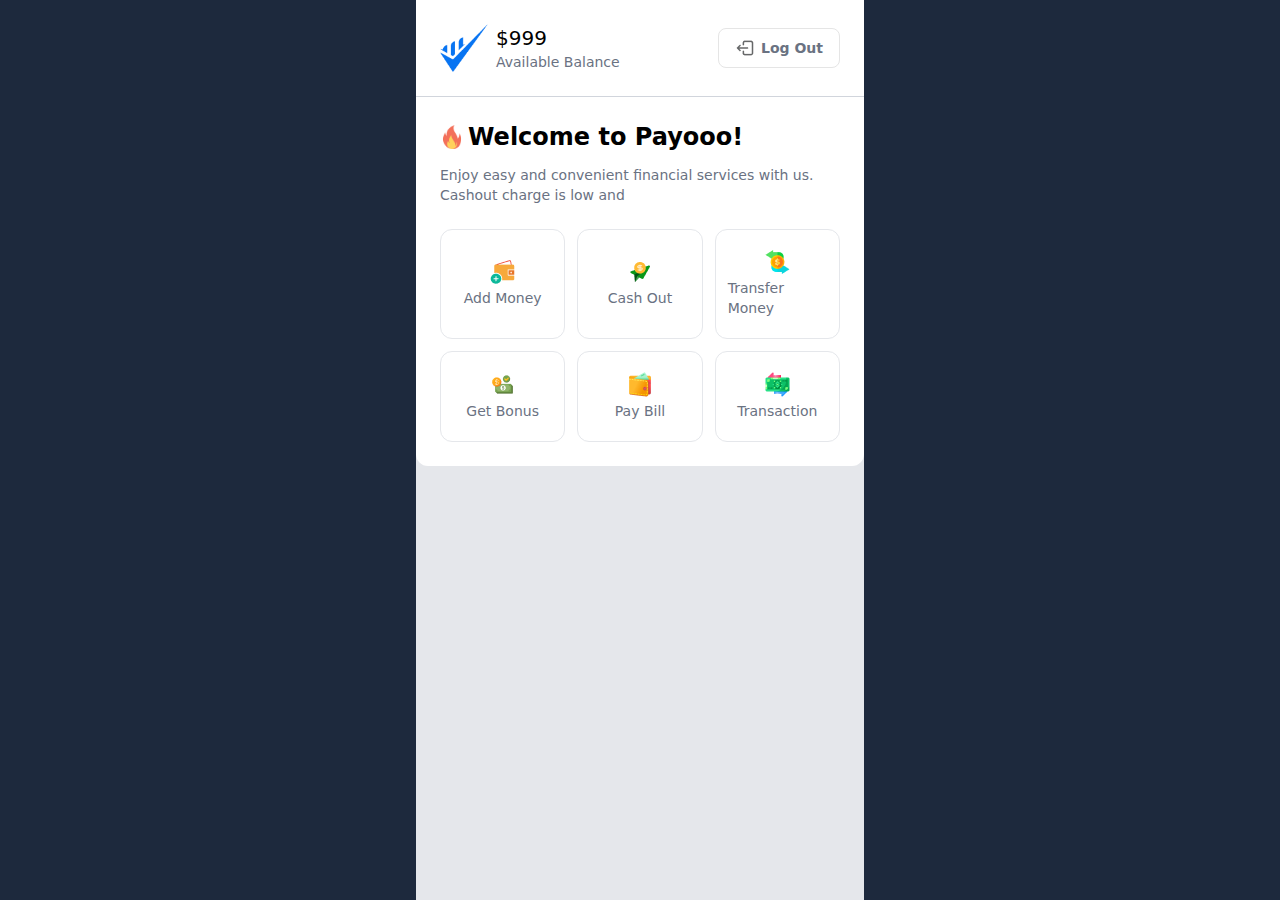
==== main.html @ 51294b71 "Added all the sections except transaction history" ====
<!doctype html>
<html lang="en" data-theme="light">
  <head>
    <meta charset="UTF-8" />
    <meta name="viewport" content="width=device-width, initial-scale=1.0" />
    <title>Main</title>
    <link rel="stylesheet" href="./output/output.css" />
  </head>
  <body class="bg-slate-800">
    <section class="mx-auto min-h-screen max-w-md bg-gray-200">
      <header class="w-full">
        <div class="border-b-1 border-gray-300 bg-white p-6">
          <nav class="flex items-center justify-between">
            <div class="flex">
              <img class="mr-2 h-auto w-12" src="./assets/logo.png" alt="" />
              <div>
                <h2 class="text-xl text-black">
                  $<span id="TotalAmount">999</span>
                </h2>
                <p class="text-sm text-gray-500">Available Balance</p>
              </div>
            </div>
            <div>
              <button
                id="btn-log-out"
                class="btn rounded-lg border-[#e5e5e5] bg-white text-gray-500 shadow-none"
              >
                <img class="align-middle" src="./assets/logout.png" alt="" />
                Log Out
              </button>
            </div>
          </nav>
        </div>
      </header>
      <div class="w-full rounded-b-xl bg-white p-6">
        <div>
          <div class="flex items-center">
            <img class="mr-1 h-6 w-auto" src="./assets/flame.png" alt="" />
            <h1 class="text-2xl font-bold text-black">Welcome to Payooo!</h1>
          </div>
          <p class="mt-3 mb-6 text-sm text-gray-500">
            Enjoy easy and convenient financial services with us. Cashout charge
            is low and
          </p>
          <div class="grid grid-cols-3 gap-3" id="cards">
            <div class="card" id="add-money-card">
              <img src="./assets/wallet.png" alt="" />
              <h3 class="card-title">Add Money</h3>
            </div>
            <div class="card" id="cash-out-card">
              <img src="./assets/cashOut.png" alt="" />
              <h3 class="card-title">Cash Out</h3>
            </div>
            <div class="card" id="transfer-money-card">
              <img src="./assets/transferMoney.png" alt="" />
              <h3 class="card-title">Transfer Money</h3>
            </div>
            <div class="card" id="bonus-card">
              <img src="./assets/bonus.png" alt="" />
              <h3 class="card-title">Get Bonus</h3>
            </div>
            <div class="card" id="pay-bill-card">
              <img src="./assets/paybill.png" alt="" />
              <h3 class="card-title">Pay Bill</h3>
            </div>
            <div class="card">
              <img src="./assets/transaction.png" alt="" />
              <h3 class="card-title">Transaction</h3>
            </div>
          </div>
        </div>
      </div>
      <!-- <p style="color: rgba(0, 0, 255, 0.329);">gfhdf</p> -->
      <section class="w-full p-6" id="form-container">
        <!-- !Add Money  -->
        <div id="Add-Money-Section" class="hidden w-full">
          <h2 class="mb-4 text-xl font-semibold text-black">Add Money</h2>
          <div class="flex w-full justify-center">
            <form class="w-full rounded-2xl bg-white p-6">
              <fieldset class="fieldset">
                <label
                  class="fieldset-label text-base font-medium text-gray-500"
                  >Select A Bank</label
                >
                <select
                  id="add-bank"
                  class="select h-12 rounded-full border-none bg-gray-100 pl-6 text-gray-500"
                >
                  <option selected class="text-dark" disabled>
                    Select bank
                  </option>
                  <option class="text-gray-500">Bkash</option>
                  <option class="text-gray-500">Rocket</option>
                  <option class="text-gray-500">Nagad</option>
                </select>

                <label
                  class="fieldset-label text-base font-medium text-gray-500"
                  >Bank Account Number</label
                >
                <input
                  id="add-number"
                  type="text"
                  class="input rounded-full border-none bg-gray-100 p-6 placeholder:text-gray-500"
                  placeholder="Enter 11 digit account number"
                  required
                />
                <label
                  class="fieldset-label text-base font-medium text-gray-500"
                  >Amount to Add</label
                >
                <input
                  id="add-amount"
                  type="text"
                  class="input rounded-full border-none bg-gray-100 p-6 placeholder:text-gray-500"
                  placeholder="Add Amount to withdraw"
                  required
                />
                <label
                  class="fieldset-label text-base font-medium text-gray-500"
                  >Pin Number</label
                >
                <input
                  id="add-pin"
                  type="password"
                  class="input rounded-full border-none bg-gray-100 p-6 placeholder:text-gray-500"
                  placeholder="Enter 4 digit pin number"
                  required
                />
                <button
                  id="btn-add-money"
                  class="btn mt-4 rounded-full border-none bg-blue-500 text-base font-medium btn-neutral"
                >
                  Add Money
                </button>
              </fieldset>
            </form>
          </div>
        </div>
        
        <!--! Cash Out  -->
        <div id="Cash-Out-Section" class="hidden w-full">
          <h2 class="mb-4 text-xl font-semibold text-black">Transfer Money</h2>
          <div class="flex w-full justify-center">
            <form class="w-full rounded-2xl bg-white p-6">
              <fieldset class="fieldset">
                <label
                  class="fieldset-label text-base font-medium text-gray-500"
                  >Agent Number</label
                >
                <input
                  id="out-number"
                  type="text"
                  class="input rounded-full border-none bg-gray-100 p-6 placeholder:text-gray-500"
                  placeholder="Enter 11 digit number"
                  required
                />
                <label
                  class="fieldset-label text-base font-medium text-gray-500"
                  >Amount
                </label>
                <input
                  id="out-amount"
                  type="text"
                  class="input rounded-full border-none bg-gray-100 p-6 placeholder:text-gray-500"
                  placeholder="Enter Amount to withdraw"
                  required
                />
                <label
                  class="fieldset-label text-base font-medium text-gray-500"
                  >Pin Number</label
                >
                <input
                  id="out-pin"
                  type="password"
                  class="input rounded-full border-none bg-gray-100 p-6 placeholder:text-gray-500"
                  placeholder="Enter 4 digit pin number"
                  required
                />
                <button
                  id="btn-out-money"
                  class="btn mt-4 rounded-full border-none bg-blue-500 text-base font-medium btn-neutral"
                >
                  Withdraw Money
                </button>
              </fieldset>
            </form>
          </div>
        </div>

        <!-- !Transfer money  -->
        <div id="Transfer-Money-Section" class="hidden w-full">
          <h2 class="mb-4 text-xl font-semibold text-black">Cash Out</h2>
          <div class="flex w-full justify-center">
            <form class="w-full rounded-2xl bg-white p-6">
              <fieldset class="fieldset">
                <label
                  class="fieldset-label text-base font-medium text-gray-500"
                  >User Account Number</label
                >
                <input
                  id="transfer-number"
                  type="text"
                  class="input rounded-full border-none bg-gray-100 p-6 placeholder:text-gray-500"
                  placeholder="Enter 11 digit number"
                  required
                />
                <label
                  class="fieldset-label text-base font-medium text-gray-500"
                  >Amount
                </label>
                <input
                  id="transfer-amount"
                  type="text"
                  class="input rounded-full border-none bg-gray-100 p-6 placeholder:text-gray-500"
                  placeholder="Enter Amount to withdraw"
                  required
                />
                <label
                  class="fieldset-label text-base font-medium text-gray-500"
                  >Pin Number</label
                >
                <input
                  id="transfer-pin"
                  type="password"
                  class="input rounded-full border-none bg-gray-100 p-6 placeholder:text-gray-500"
                  placeholder="Enter 4 digit pin number"
                  required
                />
                <button
                  id="btn-transfer-money"
                  class="btn mt-4 rounded-full border-none bg-blue-500 text-base font-medium btn-neutral"
                >
                  Send Now
                </button>
              </fieldset>
            </form>
          </div>
        </div>

        <!-- !Get Bonus  -->
        <div id="Bonus-Section" class="hidden w-full">
          <h2 class="mb-4 text-xl font-semibold text-black">Get Bonus</h2>
          <div class="flex w-full justify-center">
            <form class="w-full rounded-2xl bg-white p-6">
              <fieldset class="fieldset">
                <label
                  class="fieldset-label text-base font-medium text-gray-500"
                  >Enter Bonus Coupon</label
                >
                <input
                  id="coupon"
                  type="text"
                  class="input rounded-full border-none bg-gray-100 p-6 placeholder:text-gray-500"
                  placeholder="Enter your coupon"
                  required
                />
                
                <button
                  id="btn-bonus"
                  class="btn mt-4 rounded-full border-none bg-blue-500 text-base font-medium btn-neutral"
                >
                  Get Bonus
                </button>
              </fieldset>
            </form>
          </div>
        </div>

        <!-- ! Pay Bill -->
         <div id="Pay-Bill-Section" class="hidden w-full">
          <h2 class="mb-4 text-xl font-semibold text-black">Pay Bill</h2>
          <div class="flex w-full justify-center">
            <form class="w-full rounded-2xl bg-white p-6">
              <fieldset class="fieldset">
                <label
                  class="fieldset-label text-base font-medium text-gray-500"
                  >Select To Pay</label
                >
                <select
                  id="bill-orgaization"
                  class="select h-12 rounded-full border-none bg-gray-100 pl-6 text-gray-500"
                >
                  <option selected class="text-dark" disabled>
                    Select Organization
                  </option>
                  <option class="text-gray-500">Palli Biddut</option>
                  <option class="text-gray-500">Titas</option>
                  <option class="text-gray-500">Osaka</option>
                </select>

                <label
                  class="fieldset-label text-base font-medium text-gray-500"
                  >BillerAccount Number</label
                >
                <input
                  id="bill-number"
                  type="text"
                  class="input rounded-full border-none bg-gray-100 p-6 placeholder:text-gray-500"
                  placeholder="Enter account number"
                  required
                />
                <label
                  class="fieldset-label text-base font-medium text-gray-500"
                  >Amount to Pay</label
                >
                <input
                  id="bill-amount"
                  type="text"
                  class="input rounded-full border-none bg-gray-100 p-6 placeholder:text-gray-500"
                  placeholder="Add Amount to Pay"
                  required
                />
                <label
                  class="fieldset-label text-base font-medium text-gray-500"
                  >Pin Number</label
                >
                <input
                  id="add-pin"
                  type="password"
                  class="input rounded-full border-none bg-gray-100 p-6 placeholder:text-gray-500"
                  placeholder="Enter 4 digit pin number"
                  required
                />
                <button
                  id="btn-pay-bill"
                  class="btn mt-4 rounded-full border-none bg-blue-500 text-base font-medium btn-neutral"
                >
                  Pay Now
                </button>
              </fieldset>
            </form>
          </div>
        </div>
      </section>
    </section>
    <script src="./script/main.js"></script>
  </body>
</html>
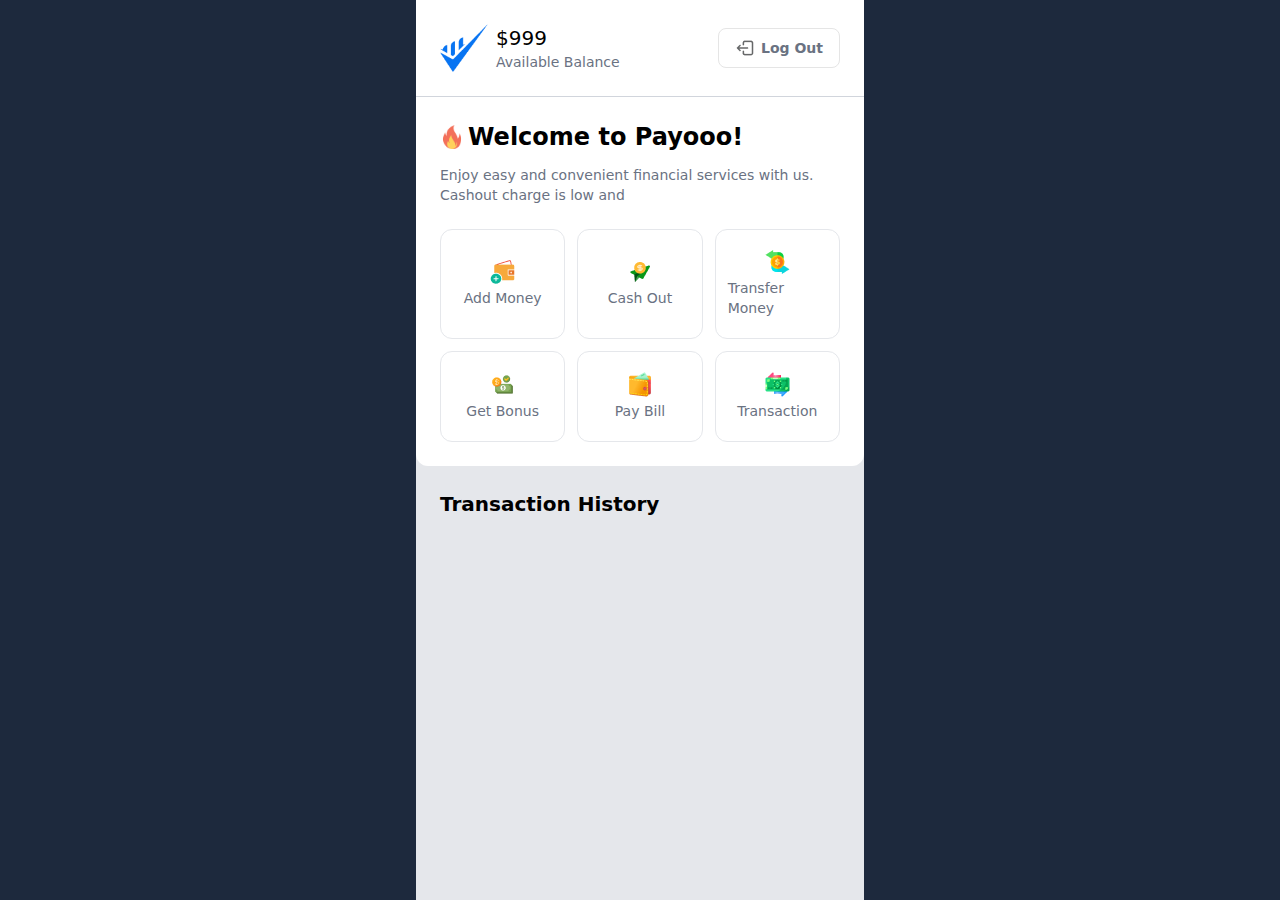
==== commit 27408e5e: "Added Transaction History" ====
--- a/main.html
+++ b/main.html
@@ -7,7 +7,7 @@
     <link rel="stylesheet" href="./output/output.css" />
   </head>
   <body class="bg-slate-800">
-    <section class="mx-auto min-h-screen max-w-md bg-gray-200">
+    <section class="mx-auto min-h-screen max-w-md bg-gray-200 ">
       <header class="w-full">
         <div class="border-b-1 border-gray-300 bg-white p-6">
           <nav class="flex items-center justify-between">
@@ -63,7 +63,7 @@
               <img src="./assets/paybill.png" alt="" />
               <h3 class="card-title">Pay Bill</h3>
             </div>
-            <div class="card">
+            <div class="card" id="history-card">
               <img src="./assets/transaction.png" alt="" />
               <h3 class="card-title">Transaction</h3>
             </div>
@@ -137,10 +137,10 @@
             </form>
           </div>
         </div>
-        
+
         <!--! Cash Out  -->
         <div id="Cash-Out-Section" class="hidden w-full">
-          <h2 class="mb-4 text-xl font-semibold text-black">Transfer Money</h2>
+          <h2 class="mb-4 text-xl font-semibold text-black">Cash Out</h2>
           <div class="flex w-full justify-center">
             <form class="w-full rounded-2xl bg-white p-6">
               <fieldset class="fieldset">
@@ -190,7 +190,7 @@
 
         <!-- !Transfer money  -->
         <div id="Transfer-Money-Section" class="hidden w-full">
-          <h2 class="mb-4 text-xl font-semibold text-black">Cash Out</h2>
+          <h2 class="mb-4 text-xl font-semibold text-black">Transfer Money</h2>
           <div class="flex w-full justify-center">
             <form class="w-full rounded-2xl bg-white p-6">
               <fieldset class="fieldset">
@@ -255,7 +255,7 @@
                   placeholder="Enter your coupon"
                   required
                 />
-                
+
                 <button
                   id="btn-bonus"
                   class="btn mt-4 rounded-full border-none bg-blue-500 text-base font-medium btn-neutral"
@@ -268,7 +268,7 @@
         </div>
 
         <!-- ! Pay Bill -->
-         <div id="Pay-Bill-Section" class="hidden w-full">
+        <div id="Pay-Bill-Section" class="hidden w-full">
           <h2 class="mb-4 text-xl font-semibold text-black">Pay Bill</h2>
           <div class="flex w-full justify-center">
             <form class="w-full rounded-2xl bg-white p-6">
@@ -332,8 +332,19 @@
             </form>
           </div>
         </div>
+        <!-- !History -->
+        <div class="w-full" id="History-Section">
+          <h2 class="mb-4 text-xl font-semibold text-black">
+            Transaction History
+          </h2>
+          <div class="flex flex-col gap-3" id="history-container"></div>
+        </div>
       </section>
     </section>
+    <script src="./utilities/utilities.js"></script>
     <script src="./script/main.js"></script>
+    <script src="./script/add-money.js"></script>
+    <script src="./script/cash-out.js"></script>
+    <script src="./script/get-bonus.js"></script>
   </body>
 </html>
